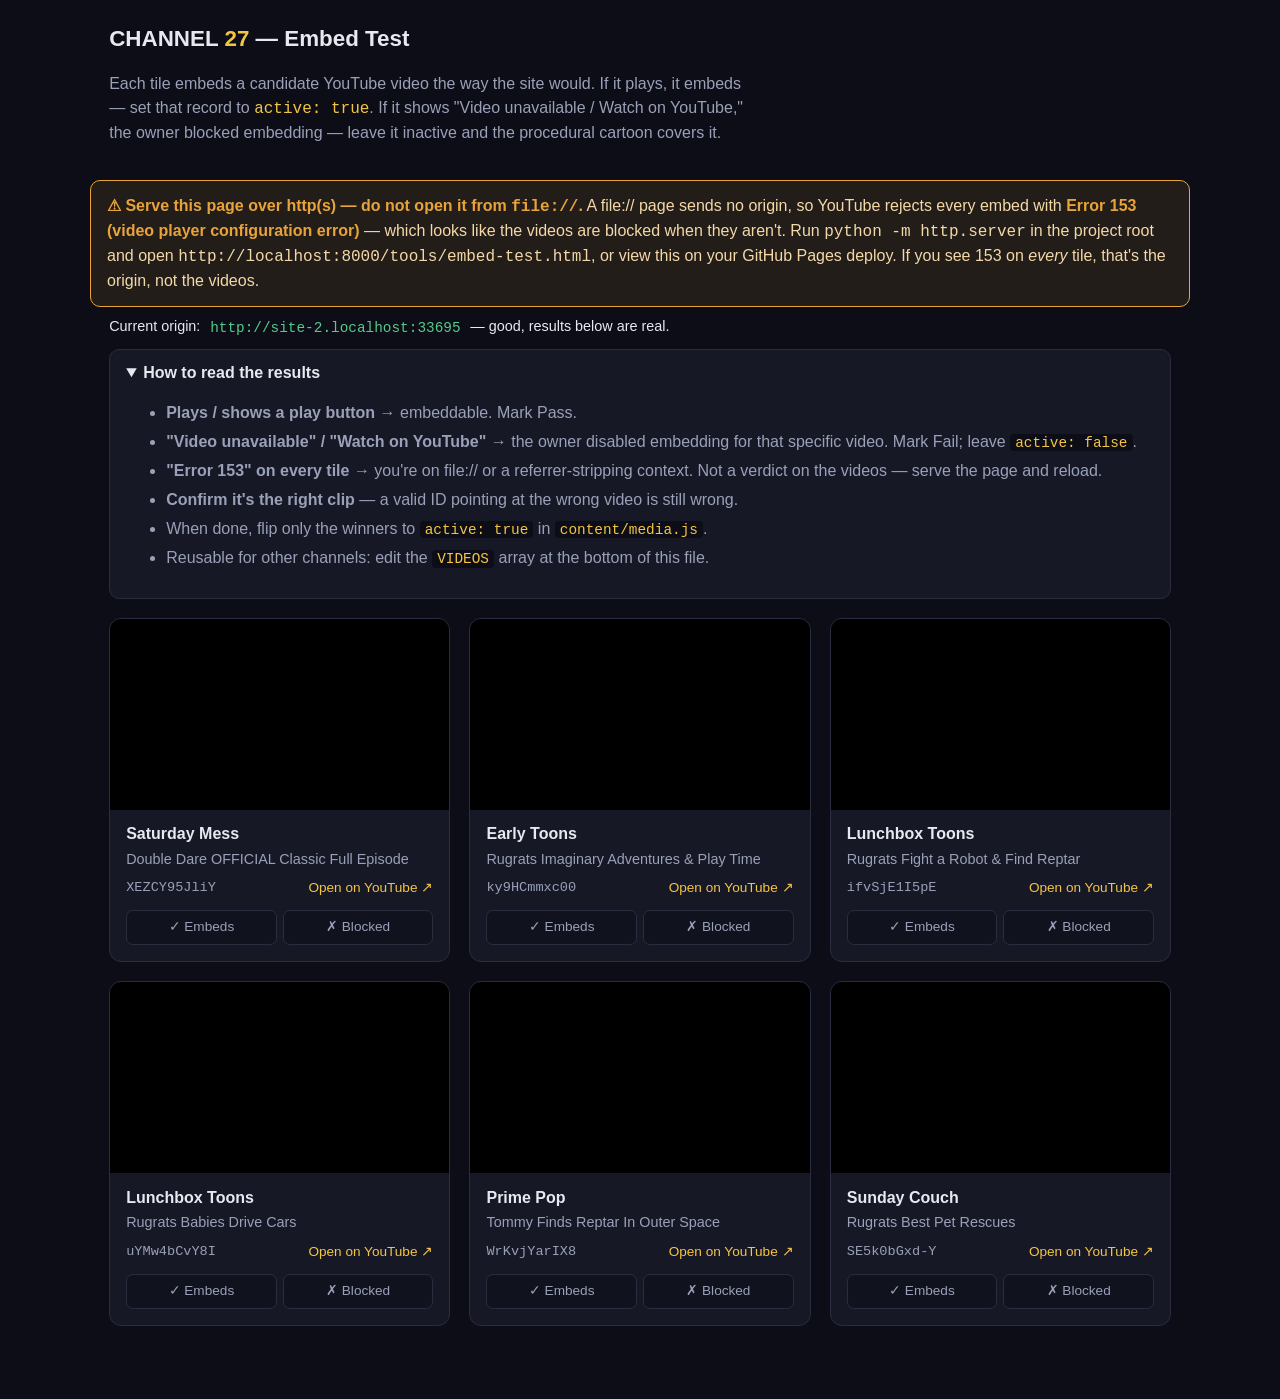
==== tools/embed-test.html @ 1ffce903 "Channel 27 cable system: 5 channels, media adapter, embed test" ====
<!DOCTYPE html>
<html lang="en">
<head>
<meta charset="UTF-8">
<meta name="viewport" content="width=device-width, initial-scale=1.0">
<!-- Required so YouTube receives a valid referrer; without it embeds fail
     with "Error 153: Video player configuration error". Only effective when
     this page is SERVED over http(s) — see the banner below. -->
<meta name="referrer" content="strict-origin-when-cross-origin">
<title>Channel 27 — Embed Test</title>
<style>
  :root { --bg:#0c0d16; --card:#161826; --line:#2a2d40; --ink:#e8e9f0; --dim:#9aa0b8; --gold:#f4c542; --ok:#57c98a; --bad:#e8646b; --warn:#e8a33a; }
  * { box-sizing: border-box; }
  body { margin:0; background:var(--bg); color:var(--ink); font:16px/1.5 -apple-system,BlinkMacSystemFont,"Segoe UI",Roboto,sans-serif; }
  header { padding:1.4rem 1.2rem 0.6rem; max-width:1100px; margin:0 auto; }
  h1 { font-size:1.4rem; margin:0 0 .3rem; }
  h1 span { color:var(--gold); }
  .lede { color:var(--dim); max-width:72ch; }
  .banner { max-width:1100px; margin:.6rem auto; padding:.8rem 1rem; border-radius:10px; border:1px solid var(--warn); background:rgba(232,163,58,.1); color:#f3d9a8; }
  .banner b { color:var(--warn); }
  #origin { max-width:1100px; margin:0 auto .6rem; padding:0 1.2rem; font-size:.9rem; }
  #origin code { background:#0c0d16; padding:.05em .4em; border-radius:4px; }
  .how { max-width:1100px; margin:.4rem auto 1.2rem; padding:0 1.2rem; }
  .how details { background:var(--card); border:1px solid var(--line); border-radius:10px; padding:.7rem 1rem; }
  .how summary { cursor:pointer; font-weight:600; }
  .how li { margin:.3rem 0; color:var(--dim); }
  .how code { background:#0c0d16; padding:.05em .35em; border-radius:4px; color:var(--gold); font-size:.9em; }
  .grid { max-width:1100px; margin:0 auto; padding:0 1.2rem 3rem; display:grid; gap:1.2rem; grid-template-columns:repeat(auto-fill,minmax(320px,1fr)); }
  .card { background:var(--card); border:1px solid var(--line); border-radius:12px; overflow:hidden; display:flex; flex-direction:column; }
  .frame { position:relative; aspect-ratio:16/9; background:#000; }
  .frame iframe { position:absolute; inset:0; width:100%; height:100%; border:0; }
  .meta { padding:.8rem 1rem 1rem; }
  .prog { font-weight:700; }
  .ep { color:var(--dim); font-size:.9rem; margin:.15rem 0 .5rem; }
  .row { display:flex; align-items:center; justify-content:space-between; gap:.6rem; font-size:.85rem; }
  .vid { font-family:ui-monospace,SFMono-Regular,Menlo,monospace; color:var(--dim); }
  a.watch { color:var(--gold); text-decoration:none; white-space:nowrap; }
  a.watch:hover { text-decoration:underline; }
  .verdict { margin-top:.7rem; display:flex; gap:.4rem; }
  .verdict button { flex:1; padding:.4rem; border:1px solid var(--line); background:#10121e; color:var(--dim); border-radius:7px; cursor:pointer; font:inherit; font-size:.85rem; }
  .verdict button.pass.sel { border-color:var(--ok); color:var(--ok); background:rgba(87,201,138,.1); }
  .verdict button.fail.sel { border-color:var(--bad); color:var(--bad); background:rgba(232,100,107,.1); }
  #summary { max-width:1100px; margin:0 auto 2rem; padding:0 1.2rem; color:var(--dim); }
  #summary code { color:var(--ok); }
</style>
</head>
<body>
<header>
  <h1>CHANNEL <span>27</span> — Embed Test</h1>
  <p class="lede">Each tile embeds a candidate YouTube video the way the site would. If it plays, it embeds — set that record to <code style="color:var(--gold)">active: true</code>. If it shows "Video unavailable / Watch on YouTube," the owner blocked embedding — leave it inactive and the procedural cartoon covers it.</p>
</header>

<div class="banner">
  <b>⚠ Serve this page over http(s) — do not open it from <code>file://</code>.</b>
  A file:// page sends no origin, so YouTube rejects every embed with
  <b>Error 153 (video player configuration error)</b> — which looks like the videos are
  blocked when they aren't. Run <code>python -m http.server</code> in the project root and
  open <code>http://localhost:8000/tools/embed-test.html</code>, or view this on your
  GitHub Pages deploy. If you see 153 on <i>every</i> tile, that's the origin, not the videos.
</div>
<div id="origin"></div>

<div class="how">
  <details open>
    <summary>How to read the results</summary>
    <ul>
      <li><strong>Plays / shows a play button</strong> &rarr; embeddable. Mark Pass.</li>
      <li><strong>"Video unavailable" / "Watch on YouTube"</strong> &rarr; the owner disabled embedding for that specific video. Mark Fail; leave <code>active: false</code>.</li>
      <li><strong>"Error 153" on every tile</strong> &rarr; you're on file:// or a referrer-stripping context. Not a verdict on the videos &mdash; serve the page and reload.</li>
      <li><strong>Confirm it's the right clip</strong> &mdash; a valid ID pointing at the wrong video is still wrong.</li>
      <li>When done, flip only the winners to <code>active: true</code> in <code>content/media.js</code>.</li>
      <li>Reusable for other channels: edit the <code>VIDEOS</code> array at the bottom of this file.</li>
    </ul>
  </details>
</div>

<div class="grid" id="grid"></div>
<div id="summary"></div>

<script>
  // Edit this list to test other channels. id = the YouTube video id.
  const VIDEOS = [
    { record: "orange-double-dare-classic",          program: "Saturday Mess",   title: "Double Dare OFFICIAL Classic Full Episode", id: "XEZCY95JliY" },
    { record: "orange-rugrats-imaginary-adventures", program: "Early Toons",     title: "Rugrats Imaginary Adventures & Play Time",  id: "ky9HCmmxc00" },
    { record: "orange-rugrats-find-reptar",          program: "Lunchbox Toons",  title: "Rugrats Fight a Robot & Find Reptar",       id: "ifvSjE1I5pE" },
    { record: "orange-rugrats-babies-drive",         program: "Lunchbox Toons",  title: "Rugrats Babies Drive Cars",                 id: "uYMw4bCvY8I" },
    { record: "orange-rugrats-outer-space",          program: "Prime Pop",       title: "Tommy Finds Reptar In Outer Space",         id: "WrKvjYarIX8" },
    { record: "orange-rugrats-pet-rescues",          program: "Sunday Couch",    title: "Rugrats Best Pet Rescues",                  id: "SE5k0bGxd-Y" }
  ];

  // Warn right in the page if opened from file://
  (function () {
    const o = document.getElementById("origin");
    if (!/^https?:$/.test(location.protocol)) {
      o.innerHTML = 'Current origin: <code style="color:var(--bad)">' + location.protocol + '//</code> &mdash; not http(s). Expect Error 153 on every tile until you serve the page.';
    } else {
      o.innerHTML = 'Current origin: <code style="color:var(--ok)">' + location.origin + '</code> &mdash; good, results below are real.';
    }
  })();

  const results = {};
  const grid = document.getElementById("grid");

  VIDEOS.forEach(function (v) {
    const card = document.createElement("div");
    card.className = "card";
    card.innerHTML =
      '<div class="frame">' +
        '<iframe src="https://www.youtube-nocookie.com/embed/' + v.id + '?rel=0&modestbranding=1" ' +
                'title="' + v.program + '" allowfullscreen ' +
                'referrerpolicy="strict-origin-when-cross-origin" ' +
                'allow="accelerometer; encrypted-media; picture-in-picture"></iframe>' +
      '</div>' +
      '<div class="meta">' +
        '<div class="prog">' + v.program + '</div>' +
        '<div class="ep">' + v.title + '</div>' +
        '<div class="row">' +
          '<span class="vid">' + v.id + '</span>' +
          '<a class="watch" href="https://www.youtube.com/watch?v=' + v.id + '" target="_blank" rel="noopener">Open on YouTube &#8599;</a>' +
        '</div>' +
        '<div class="verdict">' +
          '<button class="pass" data-r="' + v.record + '" data-v="pass">&#10003; Embeds</button>' +
          '<button class="fail" data-r="' + v.record + '" data-v="fail">&#10007; Blocked</button>' +
        '</div>' +
      '</div>';
    grid.appendChild(card);
  });

  grid.addEventListener("click", function (e) {
    const btn = e.target.closest("button");
    if (!btn) return;
    results[btn.dataset.r] = btn.dataset.v;
    const card = btn.closest(".card");
    card.querySelectorAll(".verdict button").forEach(function (b) {
      b.classList.toggle("sel", b.dataset.v === btn.dataset.v);
    });
    renderSummary();
  });

  function renderSummary() {
    const pass = Object.entries(results).filter(function (e) { return e[1] === "pass"; }).map(function (e) { return e[0]; });
    const fail = Object.entries(results).filter(function (e) { return e[1] === "fail"; }).map(function (e) { return e[0]; });
    const s = document.getElementById("summary");
    s.innerHTML =
      '<p><strong>Set these to <code>active: true</code>:</strong> ' +
      (pass.length ? pass.join(", ") : "(none marked yet)") + '</p>' +
      (fail.length ? '<p><strong>Leave inactive:</strong> ' + fail.join(", ") + '</p>' : "");
  }
</script>
</body>
</html>
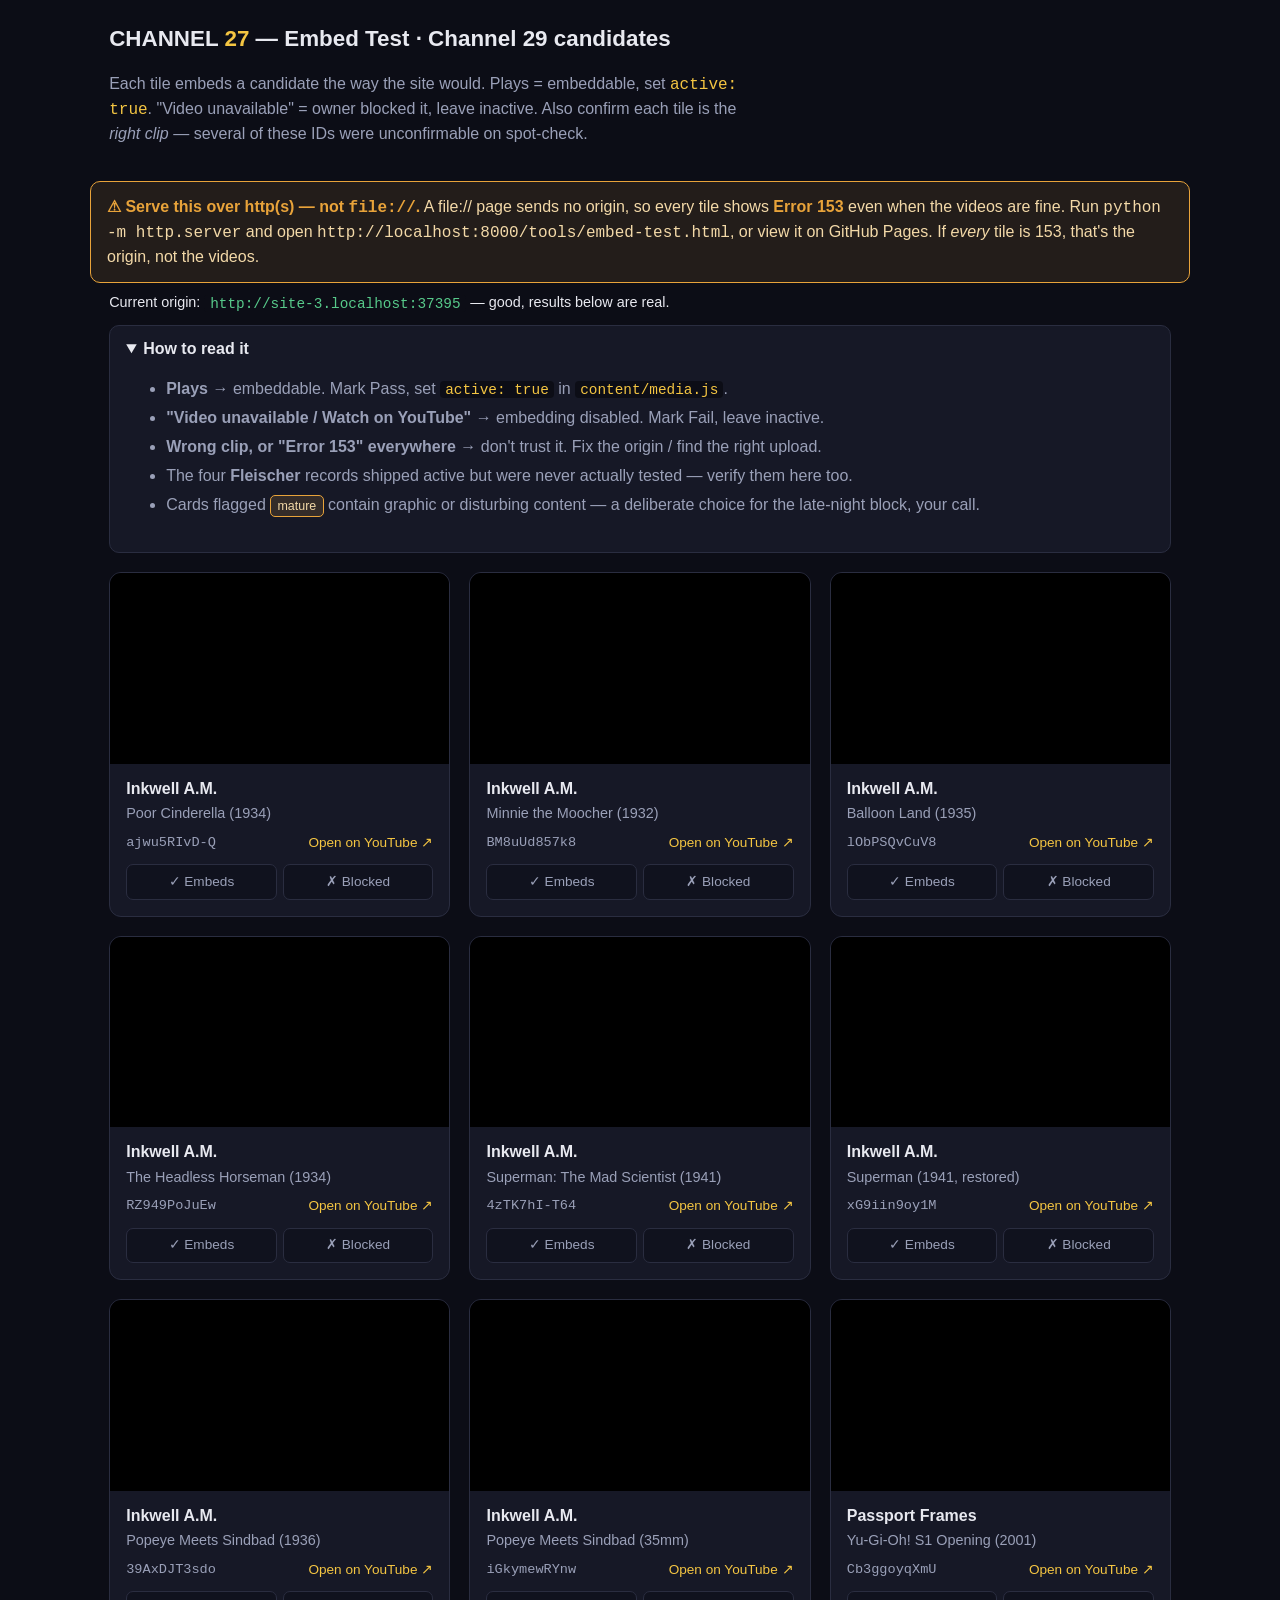
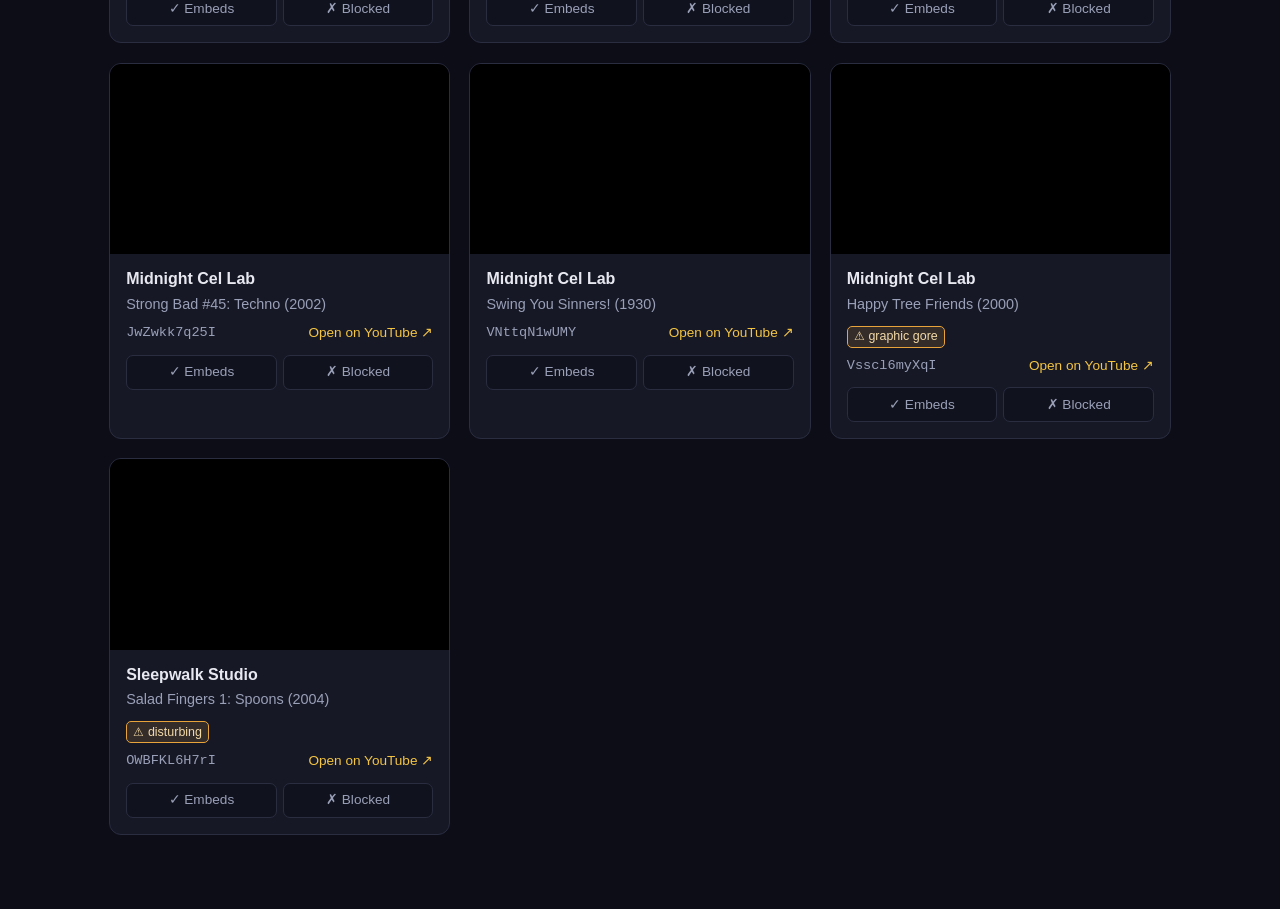
==== commit 741a5263: "Channel 29: remove Salad Fingers and the Midnight Cel Lab block" ====
--- a/tools/embed-test.html
+++ b/tools/embed-test.html
@@ -4,8 +4,7 @@
 <meta charset="UTF-8">
 <meta name="viewport" content="width=device-width, initial-scale=1.0">
 <!-- Required so YouTube receives a valid referrer; without it embeds fail
-     with "Error 153: Video player configuration error". Only effective when
-     this page is SERVED over http(s) — see the banner below. -->
+     with "Error 153". Only effective when this page is SERVED over http(s). -->
 <meta name="referrer" content="strict-origin-when-cross-origin">
 <title>Channel 27 — Embed Test</title>
 <style>
@@ -32,6 +31,7 @@
   .meta { padding:.8rem 1rem 1rem; }
   .prog { font-weight:700; }
   .ep { color:var(--dim); font-size:.9rem; margin:.15rem 0 .5rem; }
+  .flag { display:inline-block; font-size:.78rem; color:#f3d9a8; background:rgba(232,163,58,.14); border:1px solid var(--warn); border-radius:5px; padding:.05em .5em; margin:0 0 .5rem; }
   .row { display:flex; align-items:center; justify-content:space-between; gap:.6rem; font-size:.85rem; }
   .vid { font-family:ui-monospace,SFMono-Regular,Menlo,monospace; color:var(--dim); }
   a.watch { color:var(--gold); text-decoration:none; white-space:nowrap; }
@@ -46,30 +46,27 @@
 </head>
 <body>
 <header>
-  <h1>CHANNEL <span>27</span> — Embed Test</h1>
-  <p class="lede">Each tile embeds a candidate YouTube video the way the site would. If it plays, it embeds — set that record to <code style="color:var(--gold)">active: true</code>. If it shows "Video unavailable / Watch on YouTube," the owner blocked embedding — leave it inactive and the procedural cartoon covers it.</p>
+  <h1>CHANNEL <span>27</span> — Embed Test · Channel 29 candidates</h1>
+  <p class="lede">Each tile embeds a candidate the way the site would. Plays = embeddable, set <code style="color:var(--gold)">active: true</code>. "Video unavailable" = owner blocked it, leave inactive. Also confirm each tile is the <em>right clip</em> — several of these IDs were unconfirmable on spot-check.</p>
 </header>
 
 <div class="banner">
-  <b>⚠ Serve this page over http(s) — do not open it from <code>file://</code>.</b>
-  A file:// page sends no origin, so YouTube rejects every embed with
-  <b>Error 153 (video player configuration error)</b> — which looks like the videos are
-  blocked when they aren't. Run <code>python -m http.server</code> in the project root and
-  open <code>http://localhost:8000/tools/embed-test.html</code>, or view this on your
-  GitHub Pages deploy. If you see 153 on <i>every</i> tile, that's the origin, not the videos.
+  <b>⚠ Serve this over http(s) — not <code>file://</code>.</b>
+  A file:// page sends no origin, so every tile shows <b>Error 153</b> even when the videos are fine.
+  Run <code>python -m http.server</code> and open <code>http://localhost:8000/tools/embed-test.html</code>,
+  or view it on GitHub Pages. If <i>every</i> tile is 153, that's the origin, not the videos.
 </div>
 <div id="origin"></div>
 
 <div class="how">
   <details open>
-    <summary>How to read the results</summary>
+    <summary>How to read it</summary>
     <ul>
-      <li><strong>Plays / shows a play button</strong> &rarr; embeddable. Mark Pass.</li>
-      <li><strong>"Video unavailable" / "Watch on YouTube"</strong> &rarr; the owner disabled embedding for that specific video. Mark Fail; leave <code>active: false</code>.</li>
-      <li><strong>"Error 153" on every tile</strong> &rarr; you're on file:// or a referrer-stripping context. Not a verdict on the videos &mdash; serve the page and reload.</li>
-      <li><strong>Confirm it's the right clip</strong> &mdash; a valid ID pointing at the wrong video is still wrong.</li>
-      <li>When done, flip only the winners to <code>active: true</code> in <code>content/media.js</code>.</li>
-      <li>Reusable for other channels: edit the <code>VIDEOS</code> array at the bottom of this file.</li>
+      <li><strong>Plays</strong> &rarr; embeddable. Mark Pass, set <code>active: true</code> in <code>content/media.js</code>.</li>
+      <li><strong>"Video unavailable / Watch on YouTube"</strong> &rarr; embedding disabled. Mark Fail, leave inactive.</li>
+      <li><strong>Wrong clip, or "Error 153" everywhere</strong> &rarr; don't trust it. Fix the origin / find the right upload.</li>
+      <li>The four <strong>Fleischer</strong> records shipped active but were never actually tested &mdash; verify them here too.</li>
+      <li>Cards flagged <span class="flag">mature</span> contain graphic or disturbing content &mdash; a deliberate choice for the late-night block, your call.</li>
     </ul>
   </details>
 </div>
@@ -78,19 +75,26 @@
 <div id="summary"></div>
 
 <script>
-  // Edit this list to test other channels. id = the YouTube video id.
-  const VIDEOS = [
-    { record: "orange-double-dare-classic",          program: "Saturday Mess",   title: "Double Dare OFFICIAL Classic Full Episode", id: "XEZCY95JliY" },
-    { record: "orange-rugrats-imaginary-adventures", program: "Early Toons",     title: "Rugrats Imaginary Adventures & Play Time",  id: "ky9HCmmxc00" },
-    { record: "orange-rugrats-find-reptar",          program: "Lunchbox Toons",  title: "Rugrats Fight a Robot & Find Reptar",       id: "ifvSjE1I5pE" },
-    { record: "orange-rugrats-babies-drive",         program: "Lunchbox Toons",  title: "Rugrats Babies Drive Cars",                 id: "uYMw4bCvY8I" },
-    { record: "orange-rugrats-outer-space",          program: "Prime Pop",       title: "Tommy Finds Reptar In Outer Space",         id: "WrKvjYarIX8" },
-    { record: "orange-rugrats-pet-rescues",          program: "Sunday Couch",    title: "Rugrats Best Pet Rescues",                  id: "SE5k0bGxd-Y" }
+  // Channel 29 candidates + the 4 previously-untested Fleischer records.
+  // Edit this array to test other channels.
+  var VIDEOS = [
+    { record: "toon-poor-cinderella",      program: "Inkwell A.M.",     title: "Poor Cinderella (1934)",              id: "ajwu5RIvD-Q" },
+    { record: "toon-minnie-the-moocher",   program: "Inkwell A.M.",     title: "Minnie the Moocher (1932)",           id: "BM8uUd857k8" },
+    { record: "toon-balloon-land",         program: "Inkwell A.M.",     title: "Balloon Land (1935)",                 id: "lObPSQvCuV8" },
+    { record: "toon-headless-horseman",    program: "Inkwell A.M.",     title: "The Headless Horseman (1934)",        id: "RZ949PoJuEw" },
+    { record: "pd-superman-1941",          program: "Inkwell A.M.",     title: "Superman: The Mad Scientist (1941)",  id: "4zTK7hI-T64" },
+    { record: "pd-superman-1941-alt",      program: "Inkwell A.M.",     title: "Superman (1941, restored)",           id: "xG9iin9oy1M" },
+    { record: "pd-popeye-sindbad",         program: "Inkwell A.M.",     title: "Popeye Meets Sindbad (1936)",         id: "39AxDJT3sdo" },
+    { record: "pd-popeye-sindbad-alt",     program: "Inkwell A.M.",     title: "Popeye Meets Sindbad (35mm)",         id: "iGkymewRYnw" },
+    { record: "toon-yugioh-opening-s1",    program: "Passport Frames",  title: "Yu-Gi-Oh! S1 Opening (2001)",         id: "Cb3ggoyqXmU" },
+    { record: "toon-strong-bad-techno",    program: "Midnight Cel Lab", title: "Strong Bad #45: Techno (2002)",       id: "JwZwkk7q25I" },
+    { record: "toon-swing-you-sinners",    program: "Midnight Cel Lab", title: "Swing You Sinners! (1930)",           id: "VNttqN1wUMY" },
+    { record: "toon-happy-tree-spin",      program: "Midnight Cel Lab", title: "Happy Tree Friends (2000)",           id: "Vsscl6myXqI", flag: "graphic gore" },
+    { record: "toon-salad-fingers-spoons", program: "Sleepwalk Studio", title: "Salad Fingers 1: Spoons (2004)",      id: "OWBFKL6H7rI", flag: "disturbing" }
   ];
 
-  // Warn right in the page if opened from file://
   (function () {
-    const o = document.getElementById("origin");
+    var o = document.getElementById("origin");
     if (!/^https?:$/.test(location.protocol)) {
       o.innerHTML = 'Current origin: <code style="color:var(--bad)">' + location.protocol + '//</code> &mdash; not http(s). Expect Error 153 on every tile until you serve the page.';
     } else {
@@ -98,12 +102,13 @@
     }
   })();
 
-  const results = {};
-  const grid = document.getElementById("grid");
+  var results = {};
+  var grid = document.getElementById("grid");
 
   VIDEOS.forEach(function (v) {
-    const card = document.createElement("div");
+    var card = document.createElement("div");
     card.className = "card";
+    var flagHtml = v.flag ? '<div><span class="flag">⚠ ' + v.flag + '</span></div>' : '';
     card.innerHTML =
       '<div class="frame">' +
         '<iframe src="https://www.youtube-nocookie.com/embed/' + v.id + '?rel=0&modestbranding=1" ' +
@@ -114,6 +119,7 @@
       '<div class="meta">' +
         '<div class="prog">' + v.program + '</div>' +
         '<div class="ep">' + v.title + '</div>' +
+        flagHtml +
         '<div class="row">' +
           '<span class="vid">' + v.id + '</span>' +
           '<a class="watch" href="https://www.youtube.com/watch?v=' + v.id + '" target="_blank" rel="noopener">Open on YouTube &#8599;</a>' +
@@ -127,10 +133,10 @@
   });
 
   grid.addEventListener("click", function (e) {
-    const btn = e.target.closest("button");
+    var btn = e.target.closest("button");
     if (!btn) return;
     results[btn.dataset.r] = btn.dataset.v;
-    const card = btn.closest(".card");
+    var card = btn.closest(".card");
     card.querySelectorAll(".verdict button").forEach(function (b) {
       b.classList.toggle("sel", b.dataset.v === btn.dataset.v);
     });
@@ -138,9 +144,9 @@
   });
 
   function renderSummary() {
-    const pass = Object.entries(results).filter(function (e) { return e[1] === "pass"; }).map(function (e) { return e[0]; });
-    const fail = Object.entries(results).filter(function (e) { return e[1] === "fail"; }).map(function (e) { return e[0]; });
-    const s = document.getElementById("summary");
+    var pass = Object.keys(results).filter(function (k) { return results[k] === "pass"; });
+    var fail = Object.keys(results).filter(function (k) { return results[k] === "fail"; });
+    var s = document.getElementById("summary");
     s.innerHTML =
       '<p><strong>Set these to <code>active: true</code>:</strong> ' +
       (pass.length ? pass.join(", ") : "(none marked yet)") + '</p>' +
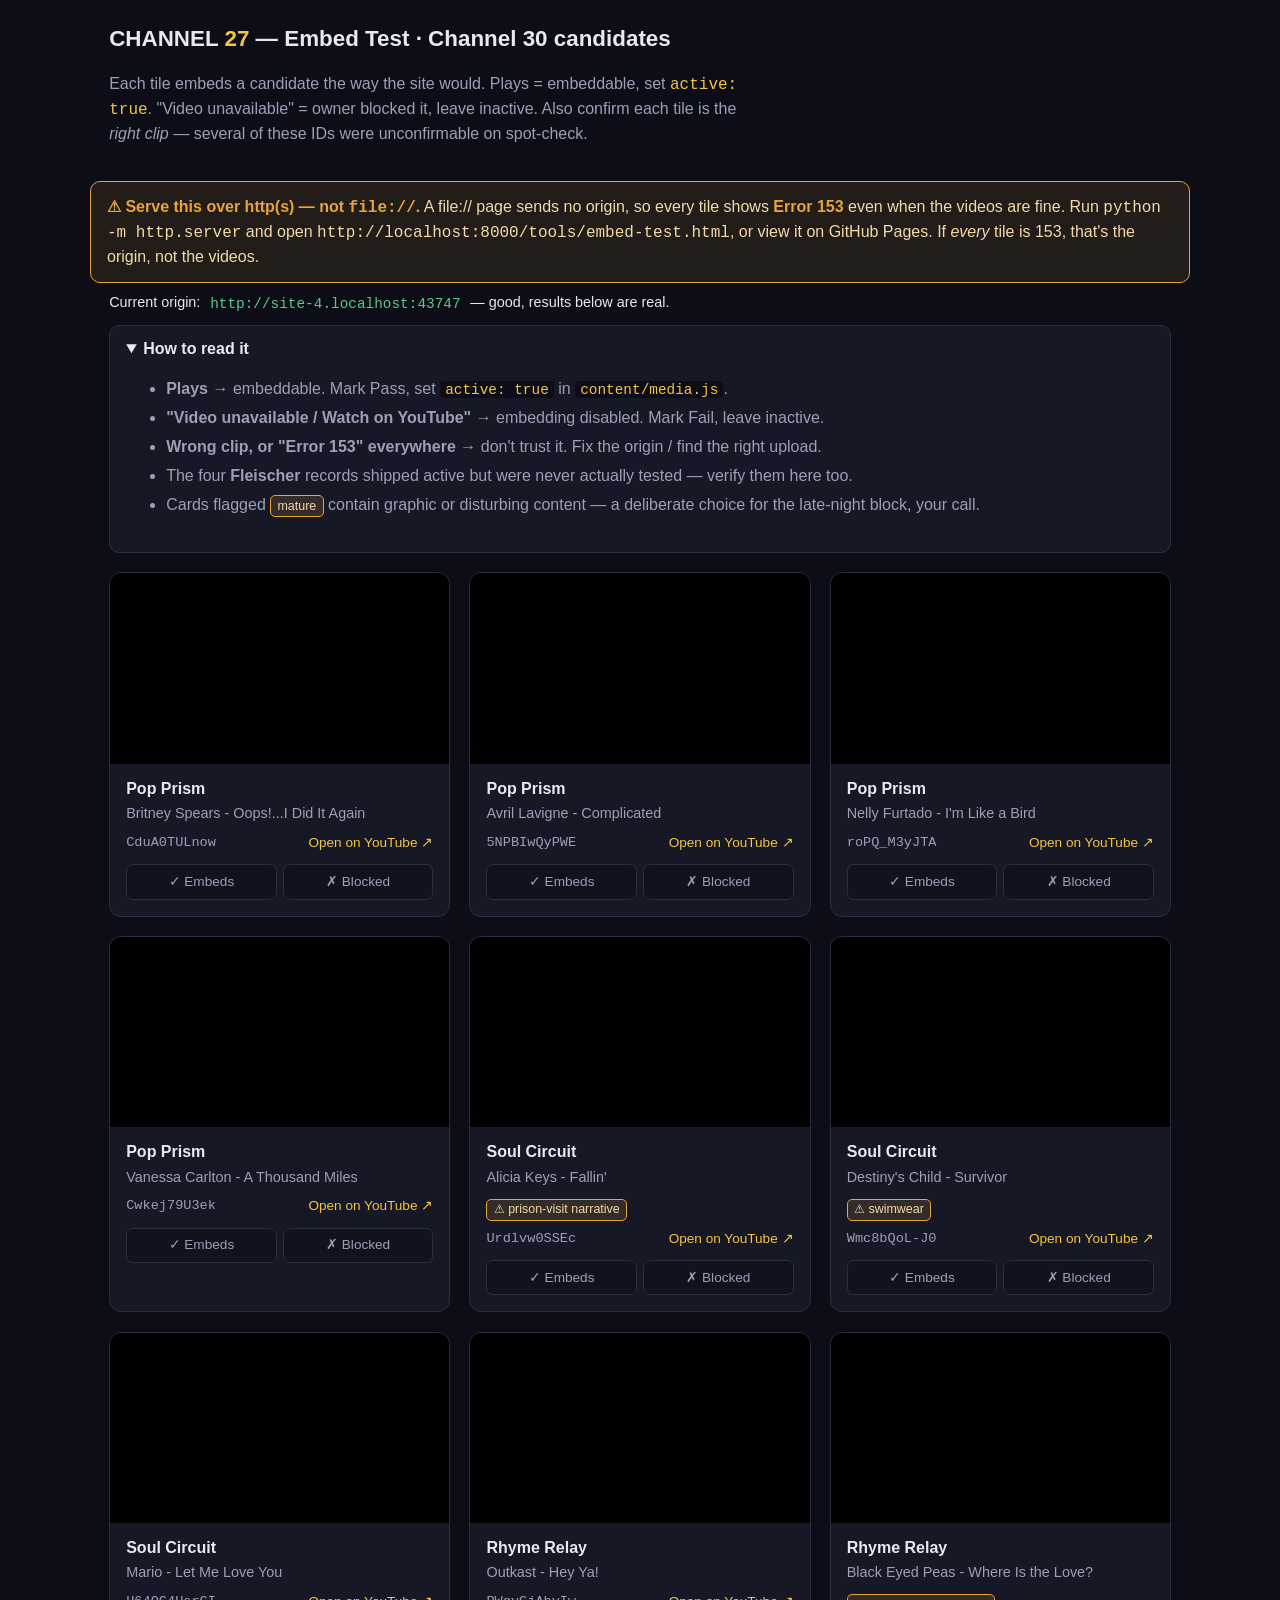
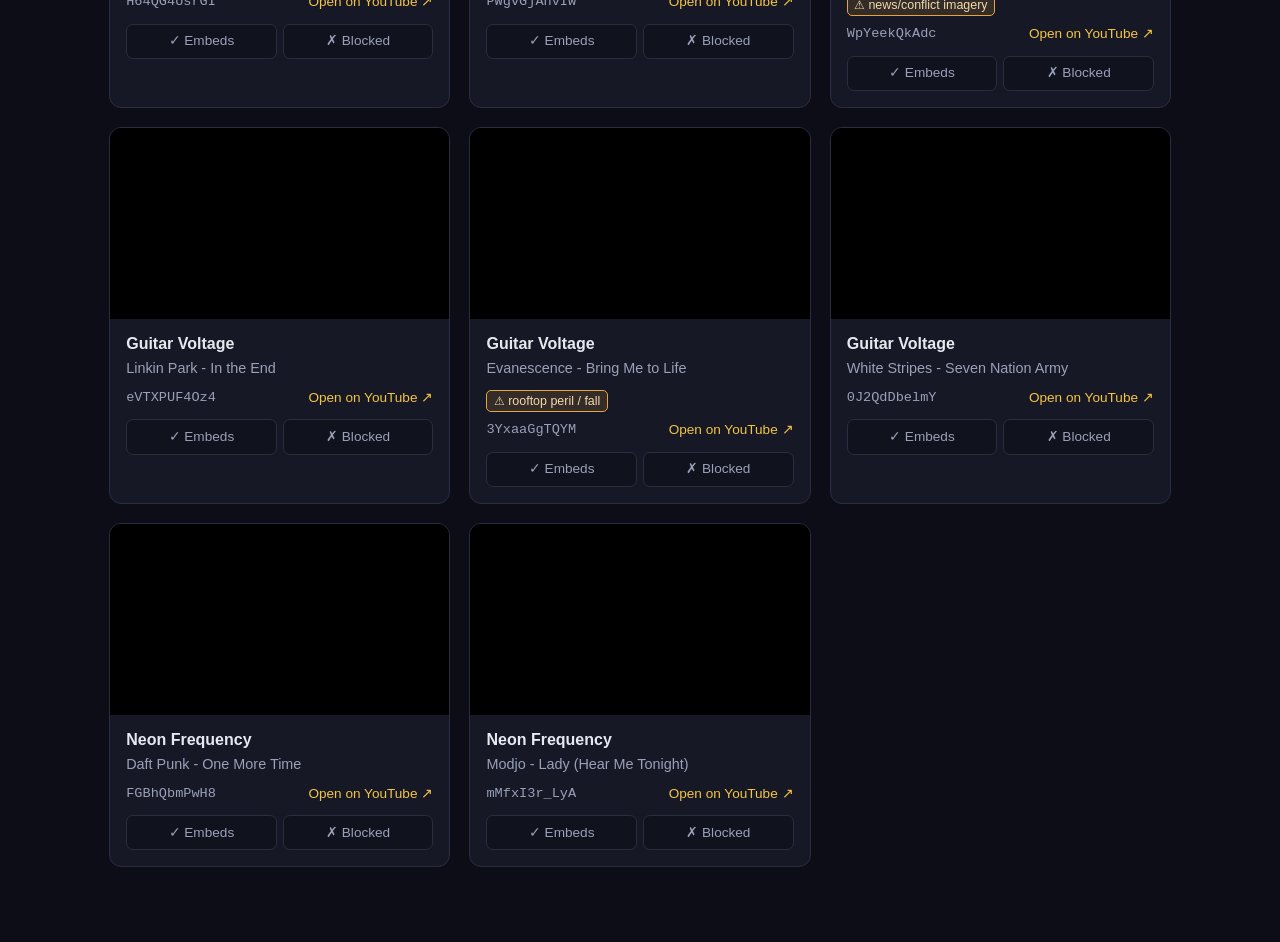
==== commit b7242757: "Channel 30 Music: 2000-2004 official videos; retire late-90s originals" ====
--- a/tools/embed-test.html
+++ b/tools/embed-test.html
@@ -46,7 +46,7 @@
 </head>
 <body>
 <header>
-  <h1>CHANNEL <span>27</span> — Embed Test · Channel 29 candidates</h1>
+  <h1>CHANNEL <span>27</span> — Embed Test · Channel 30 candidates</h1>
   <p class="lede">Each tile embeds a candidate the way the site would. Plays = embeddable, set <code style="color:var(--gold)">active: true</code>. "Video unavailable" = owner blocked it, leave inactive. Also confirm each tile is the <em>right clip</em> — several of these IDs were unconfirmable on spot-check.</p>
 </header>
 
@@ -78,19 +78,20 @@
   // Channel 29 candidates + the 4 previously-untested Fleischer records.
   // Edit this array to test other channels.
   var VIDEOS = [
-    { record: "toon-poor-cinderella",      program: "Inkwell A.M.",     title: "Poor Cinderella (1934)",              id: "ajwu5RIvD-Q" },
-    { record: "toon-minnie-the-moocher",   program: "Inkwell A.M.",     title: "Minnie the Moocher (1932)",           id: "BM8uUd857k8" },
-    { record: "toon-balloon-land",         program: "Inkwell A.M.",     title: "Balloon Land (1935)",                 id: "lObPSQvCuV8" },
-    { record: "toon-headless-horseman",    program: "Inkwell A.M.",     title: "The Headless Horseman (1934)",        id: "RZ949PoJuEw" },
-    { record: "pd-superman-1941",          program: "Inkwell A.M.",     title: "Superman: The Mad Scientist (1941)",  id: "4zTK7hI-T64" },
-    { record: "pd-superman-1941-alt",      program: "Inkwell A.M.",     title: "Superman (1941, restored)",           id: "xG9iin9oy1M" },
-    { record: "pd-popeye-sindbad",         program: "Inkwell A.M.",     title: "Popeye Meets Sindbad (1936)",         id: "39AxDJT3sdo" },
-    { record: "pd-popeye-sindbad-alt",     program: "Inkwell A.M.",     title: "Popeye Meets Sindbad (35mm)",         id: "iGkymewRYnw" },
-    { record: "toon-yugioh-opening-s1",    program: "Passport Frames",  title: "Yu-Gi-Oh! S1 Opening (2001)",         id: "Cb3ggoyqXmU" },
-    { record: "toon-strong-bad-techno",    program: "Midnight Cel Lab", title: "Strong Bad #45: Techno (2002)",       id: "JwZwkk7q25I" },
-    { record: "toon-swing-you-sinners",    program: "Midnight Cel Lab", title: "Swing You Sinners! (1930)",           id: "VNttqN1wUMY" },
-    { record: "toon-happy-tree-spin",      program: "Midnight Cel Lab", title: "Happy Tree Friends (2000)",           id: "Vsscl6myXqI", flag: "graphic gore" },
-    { record: "toon-salad-fingers-spoons", program: "Sleepwalk Studio", title: "Salad Fingers 1: Spoons (2004)",      id: "OWBFKL6H7rI", flag: "disturbing" }
+    { record: "music-pop-prism-britney-oops",                 program: "Pop Prism",      title: "Britney Spears - Oops!...I Did It Again", id: "CduA0TULnow" },
+    { record: "music-pop-prism-avril-complicated",            program: "Pop Prism",      title: "Avril Lavigne - Complicated",             id: "5NPBIwQyPWE" },
+    { record: "music-pop-prism-nelly-bird",                   program: "Pop Prism",      title: "Nelly Furtado - I'm Like a Bird",         id: "roPQ_M3yJTA" },
+    { record: "music-pop-prism-vanessa-thousand-miles",       program: "Pop Prism",      title: "Vanessa Carlton - A Thousand Miles",      id: "Cwkej79U3ek" },
+    { record: "music-soul-circuit-alicia-fallin",             program: "Soul Circuit",   title: "Alicia Keys - Fallin'",                   id: "Urdlvw0SSEc", flag: "prison-visit narrative" },
+    { record: "music-soul-circuit-destinys-child-survivor",   program: "Soul Circuit",   title: "Destiny's Child - Survivor",              id: "Wmc8bQoL-J0", flag: "swimwear" },
+    { record: "music-soul-circuit-mario-let-me-love-you",     program: "Soul Circuit",   title: "Mario - Let Me Love You",                 id: "H64QG4UsrGI" },
+    { record: "music-rhyme-relay-outkast-hey-ya",             program: "Rhyme Relay",    title: "Outkast - Hey Ya!",                       id: "PWgvGjAhvIw" },
+    { record: "music-rhyme-relay-bep-where-is-love",          program: "Rhyme Relay",    title: "Black Eyed Peas - Where Is the Love?",    id: "WpYeekQkAdc", flag: "news/conflict imagery" },
+    { record: "music-guitar-voltage-linkin-in-the-end",       program: "Guitar Voltage", title: "Linkin Park - In the End",                id: "eVTXPUF4Oz4" },
+    { record: "music-guitar-voltage-evanescence-bring-me-life", program: "Guitar Voltage", title: "Evanescence - Bring Me to Life",        id: "3YxaaGgTQYM", flag: "rooftop peril / fall" },
+    { record: "music-guitar-voltage-white-stripes-seven-nation-army", program: "Guitar Voltage", title: "White Stripes - Seven Nation Army", id: "0J2QdDbelmY" },
+    { record: "music-neon-frequency-daft-punk-one-more-time", program: "Neon Frequency", title: "Daft Punk - One More Time",               id: "FGBhQbmPwH8" },
+    { record: "music-neon-frequency-modjo-lady",              program: "Neon Frequency", title: "Modjo - Lady (Hear Me Tonight)",          id: "mMfxI3r_LyA" },
   ];
 
   (function () {
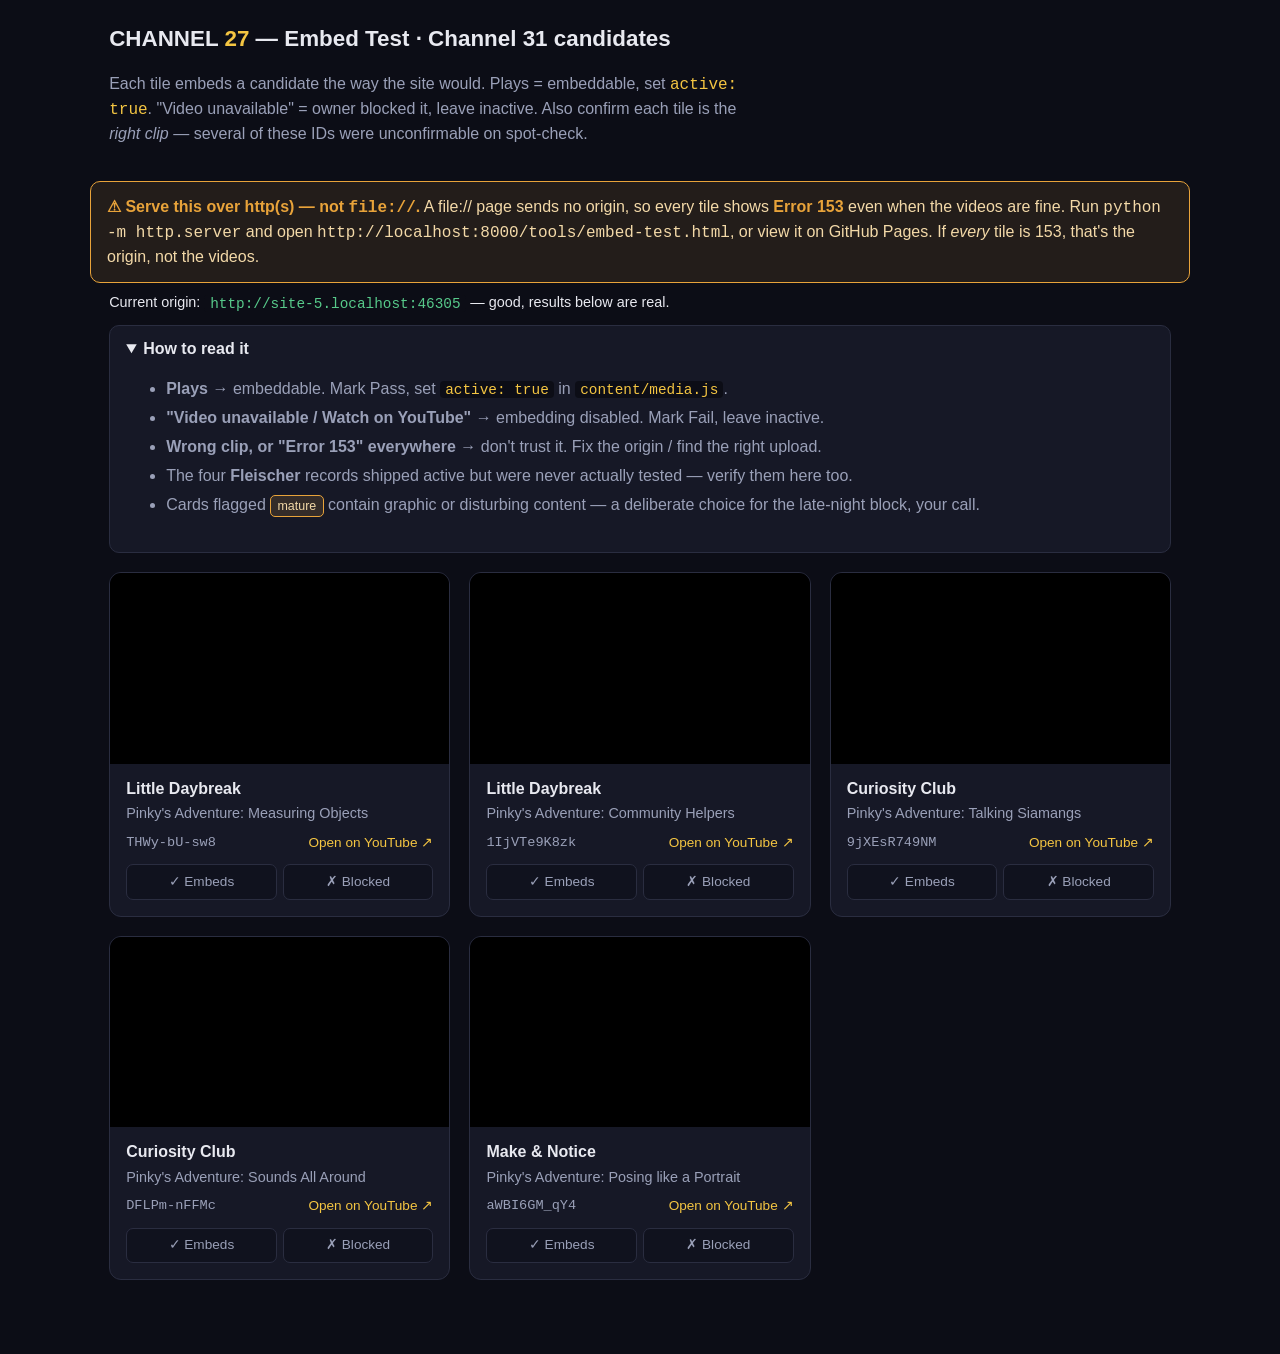
==== commit eb33b7a0: "Channel 31 Family: Smithsonian educational records, mostly procedural" ====
--- a/tools/embed-test.html
+++ b/tools/embed-test.html
@@ -46,7 +46,7 @@
 </head>
 <body>
 <header>
-  <h1>CHANNEL <span>27</span> — Embed Test · Channel 30 candidates</h1>
+  <h1>CHANNEL <span>27</span> — Embed Test · Channel 31 candidates</h1>
   <p class="lede">Each tile embeds a candidate the way the site would. Plays = embeddable, set <code style="color:var(--gold)">active: true</code>. "Video unavailable" = owner blocked it, leave inactive. Also confirm each tile is the <em>right clip</em> — several of these IDs were unconfirmable on spot-check.</p>
 </header>
 
@@ -78,20 +78,11 @@
   // Channel 29 candidates + the 4 previously-untested Fleischer records.
   // Edit this array to test other channels.
   var VIDEOS = [
-    { record: "music-pop-prism-britney-oops",                 program: "Pop Prism",      title: "Britney Spears - Oops!...I Did It Again", id: "CduA0TULnow" },
-    { record: "music-pop-prism-avril-complicated",            program: "Pop Prism",      title: "Avril Lavigne - Complicated",             id: "5NPBIwQyPWE" },
-    { record: "music-pop-prism-nelly-bird",                   program: "Pop Prism",      title: "Nelly Furtado - I'm Like a Bird",         id: "roPQ_M3yJTA" },
-    { record: "music-pop-prism-vanessa-thousand-miles",       program: "Pop Prism",      title: "Vanessa Carlton - A Thousand Miles",      id: "Cwkej79U3ek" },
-    { record: "music-soul-circuit-alicia-fallin",             program: "Soul Circuit",   title: "Alicia Keys - Fallin'",                   id: "Urdlvw0SSEc", flag: "prison-visit narrative" },
-    { record: "music-soul-circuit-destinys-child-survivor",   program: "Soul Circuit",   title: "Destiny's Child - Survivor",              id: "Wmc8bQoL-J0", flag: "swimwear" },
-    { record: "music-soul-circuit-mario-let-me-love-you",     program: "Soul Circuit",   title: "Mario - Let Me Love You",                 id: "H64QG4UsrGI" },
-    { record: "music-rhyme-relay-outkast-hey-ya",             program: "Rhyme Relay",    title: "Outkast - Hey Ya!",                       id: "PWgvGjAhvIw" },
-    { record: "music-rhyme-relay-bep-where-is-love",          program: "Rhyme Relay",    title: "Black Eyed Peas - Where Is the Love?",    id: "WpYeekQkAdc", flag: "news/conflict imagery" },
-    { record: "music-guitar-voltage-linkin-in-the-end",       program: "Guitar Voltage", title: "Linkin Park - In the End",                id: "eVTXPUF4Oz4" },
-    { record: "music-guitar-voltage-evanescence-bring-me-life", program: "Guitar Voltage", title: "Evanescence - Bring Me to Life",        id: "3YxaaGgTQYM", flag: "rooftop peril / fall" },
-    { record: "music-guitar-voltage-white-stripes-seven-nation-army", program: "Guitar Voltage", title: "White Stripes - Seven Nation Army", id: "0J2QdDbelmY" },
-    { record: "music-neon-frequency-daft-punk-one-more-time", program: "Neon Frequency", title: "Daft Punk - One More Time",               id: "FGBhQbmPwH8" },
-    { record: "music-neon-frequency-modjo-lady",              program: "Neon Frequency", title: "Modjo - Lady (Hear Me Tonight)",          id: "mMfxI3r_LyA" },
+    { record: "family-measuring-objects",  program: "Little Daybreak", title: "Pinky's Adventure: Measuring Objects",      id: "THWy-bU-sw8" },
+    { record: "family-community-helpers",  program: "Little Daybreak", title: "Pinky's Adventure: Community Helpers",      id: "1IjVTe9K8zk" },
+    { record: "family-talking-siamangs",   program: "Curiosity Club",  title: "Pinky's Adventure: Talking Siamangs",        id: "9jXEsR749NM" },
+    { record: "family-sounds-all-around",  program: "Curiosity Club",  title: "Pinky's Adventure: Sounds All Around",       id: "DFLPm-nFFMc" },
+    { record: "family-posing-portrait",    program: "Make & Notice",   title: "Pinky's Adventure: Posing like a Portrait",  id: "aWBI6GM_qY4" }
   ];
 
   (function () {
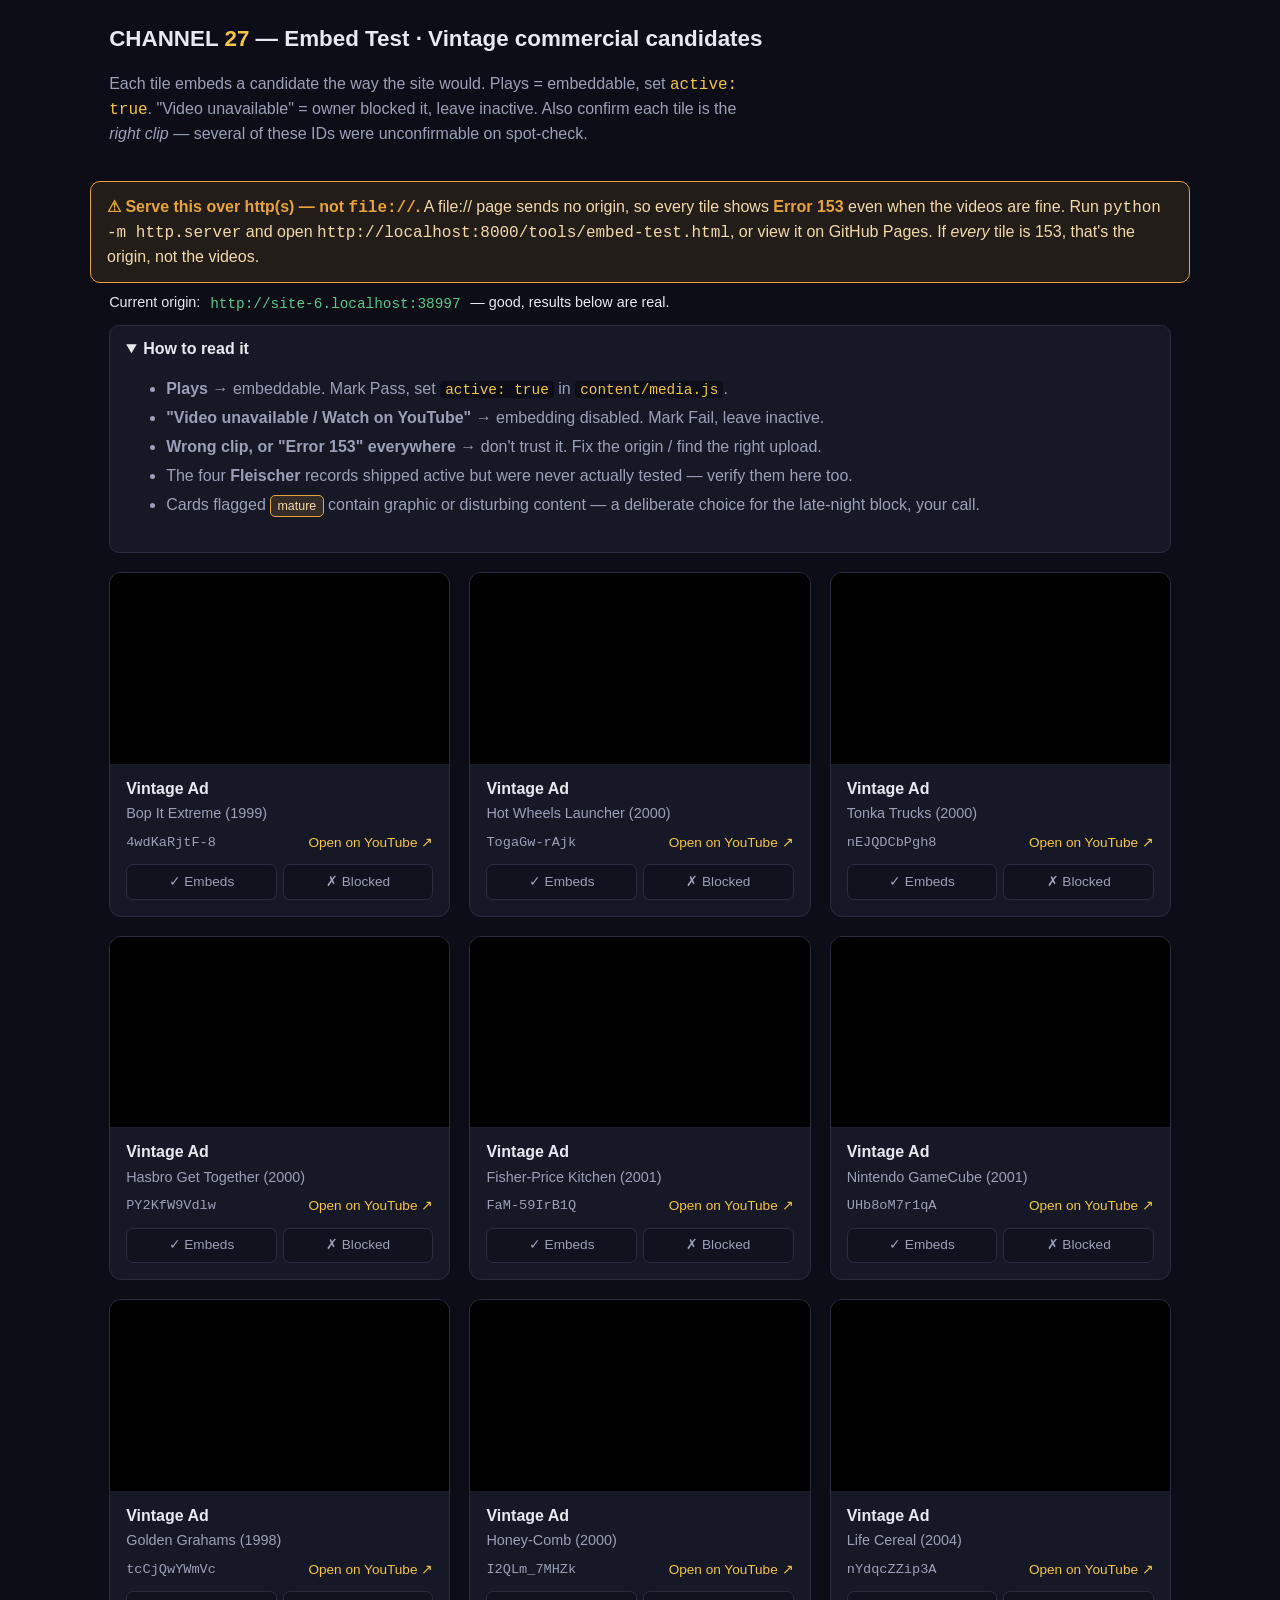
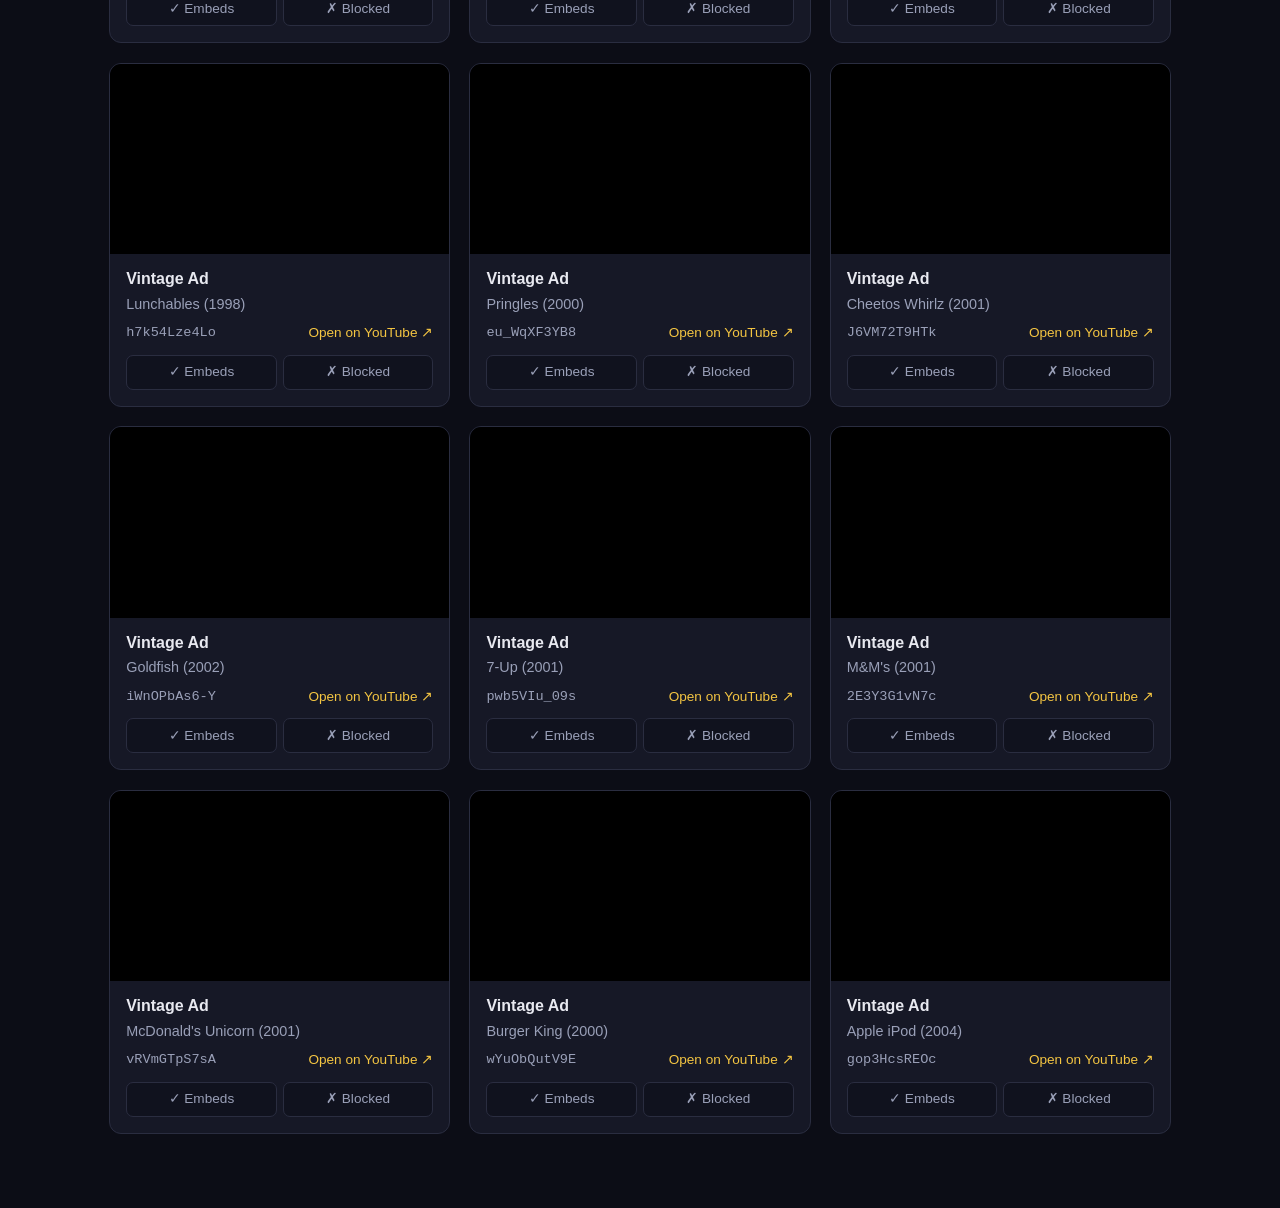
==== commit 7a15a43f: "Add 18 vintage commercials (inactive); gate commercial media on active flag" ====
--- a/tools/embed-test.html
+++ b/tools/embed-test.html
@@ -46,7 +46,7 @@
 </head>
 <body>
 <header>
-  <h1>CHANNEL <span>27</span> — Embed Test · Channel 31 candidates</h1>
+  <h1>CHANNEL <span>27</span> — Embed Test · Vintage commercial candidates</h1>
   <p class="lede">Each tile embeds a candidate the way the site would. Plays = embeddable, set <code style="color:var(--gold)">active: true</code>. "Video unavailable" = owner blocked it, leave inactive. Also confirm each tile is the <em>right clip</em> — several of these IDs were unconfirmable on spot-check.</p>
 </header>
 
@@ -78,11 +78,24 @@
   // Channel 29 candidates + the 4 previously-untested Fleischer records.
   // Edit this array to test other channels.
   var VIDEOS = [
-    { record: "family-measuring-objects",  program: "Little Daybreak", title: "Pinky's Adventure: Measuring Objects",      id: "THWy-bU-sw8" },
-    { record: "family-community-helpers",  program: "Little Daybreak", title: "Pinky's Adventure: Community Helpers",      id: "1IjVTe9K8zk" },
-    { record: "family-talking-siamangs",   program: "Curiosity Club",  title: "Pinky's Adventure: Talking Siamangs",        id: "9jXEsR749NM" },
-    { record: "family-sounds-all-around",  program: "Curiosity Club",  title: "Pinky's Adventure: Sounds All Around",       id: "DFLPm-nFFMc" },
-    { record: "family-posing-portrait",    program: "Make & Notice",   title: "Pinky's Adventure: Posing like a Portrait",  id: "aWBI6GM_qY4" }
+    { record: "ad-bop-it-extreme-1999", program: "Vintage Ad", title: "Bop It Extreme (1999)", id: "4wdKaRjtF-8" },
+    { record: "ad-hot-wheels-launcher-2000", program: "Vintage Ad", title: "Hot Wheels Launcher (2000)", id: "TogaGw-rAjk" },
+    { record: "ad-tonka-trucks-2000", program: "Vintage Ad", title: "Tonka Trucks (2000)", id: "nEJQDCbPgh8" },
+    { record: "ad-family-games-2000", program: "Vintage Ad", title: "Hasbro Get Together (2000)", id: "PY2KfW9Vdlw" },
+    { record: "ad-talking-kitchen-2001", program: "Vintage Ad", title: "Fisher-Price Kitchen (2001)", id: "FaM-59IrB1Q" },
+    { record: "ad-cube-console-2001", program: "Vintage Ad", title: "Nintendo GameCube (2001)", id: "UHb8oM7r1qA" },
+    { record: "ad-golden-graham-cereal-1998", program: "Vintage Ad", title: "Golden Grahams (1998)", id: "tcCjQwYWmVc" },
+    { record: "ad-honey-corn-cereal-2000", program: "Vintage Ad", title: "Honey-Comb (2000)", id: "I2QLm_7MHZk" },
+    { record: "ad-life-cereal-2004", program: "Vintage Ad", title: "Life Cereal (2004)", id: "nYdqcZZip3A" },
+    { record: "ad-lunch-kit-hoops-1998", program: "Vintage Ad", title: "Lunchables (1998)", id: "h7k54Lze4Lo" },
+    { record: "ad-stackable-crisps-2000", program: "Vintage Ad", title: "Pringles (2000)", id: "eu_WqXF3YB8" },
+    { record: "ad-cheese-whirl-snack-2001", program: "Vintage Ad", title: "Cheetos Whirlz (2001)", id: "J6VM72T9HTk" },
+    { record: "ad-fish-crackers-2002", program: "Vintage Ad", title: "Goldfish (2002)", id: "iWnOPbAs6-Y" },
+    { record: "ad-citrus-soda-2001", program: "Vintage Ad", title: "7-Up (2001)", id: "pwb5VIu_09s" },
+    { record: "ad-chocolate-minis-2001", program: "Vintage Ad", title: "M&M's (2001)", id: "2E3Y3G1vN7c" },
+    { record: "ad-unicorn-kids-meal-2001", program: "Vintage Ad", title: "McDonald's Unicorn (2001)", id: "vRVmGTpS7sA" },
+    { record: "ad-animated-movie-meal-2000", program: "Vintage Ad", title: "Burger King (2000)", id: "wYuObQutV9E" },
+    { record: "ad-pocket-music-player-2004", program: "Vintage Ad", title: "Apple iPod (2004)", id: "gop3HcsREOc" }
   ];
 
   (function () {
